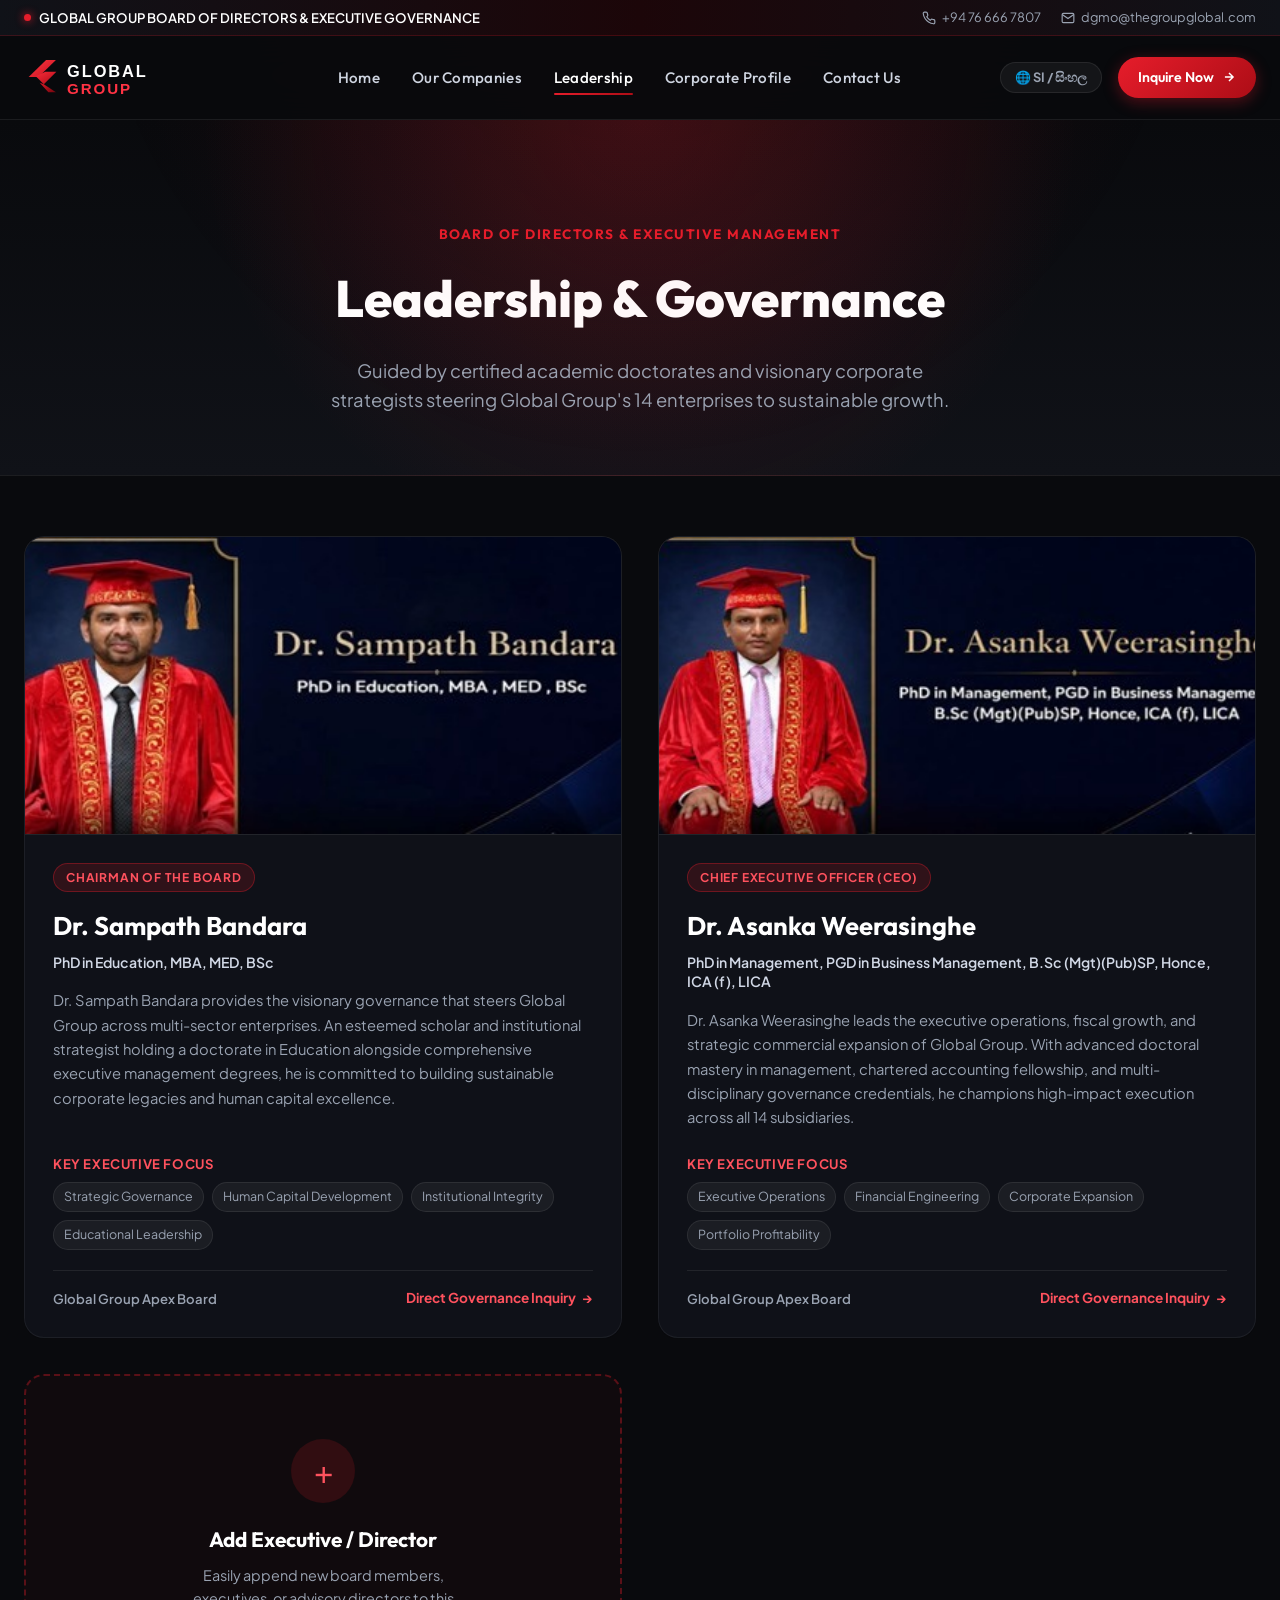
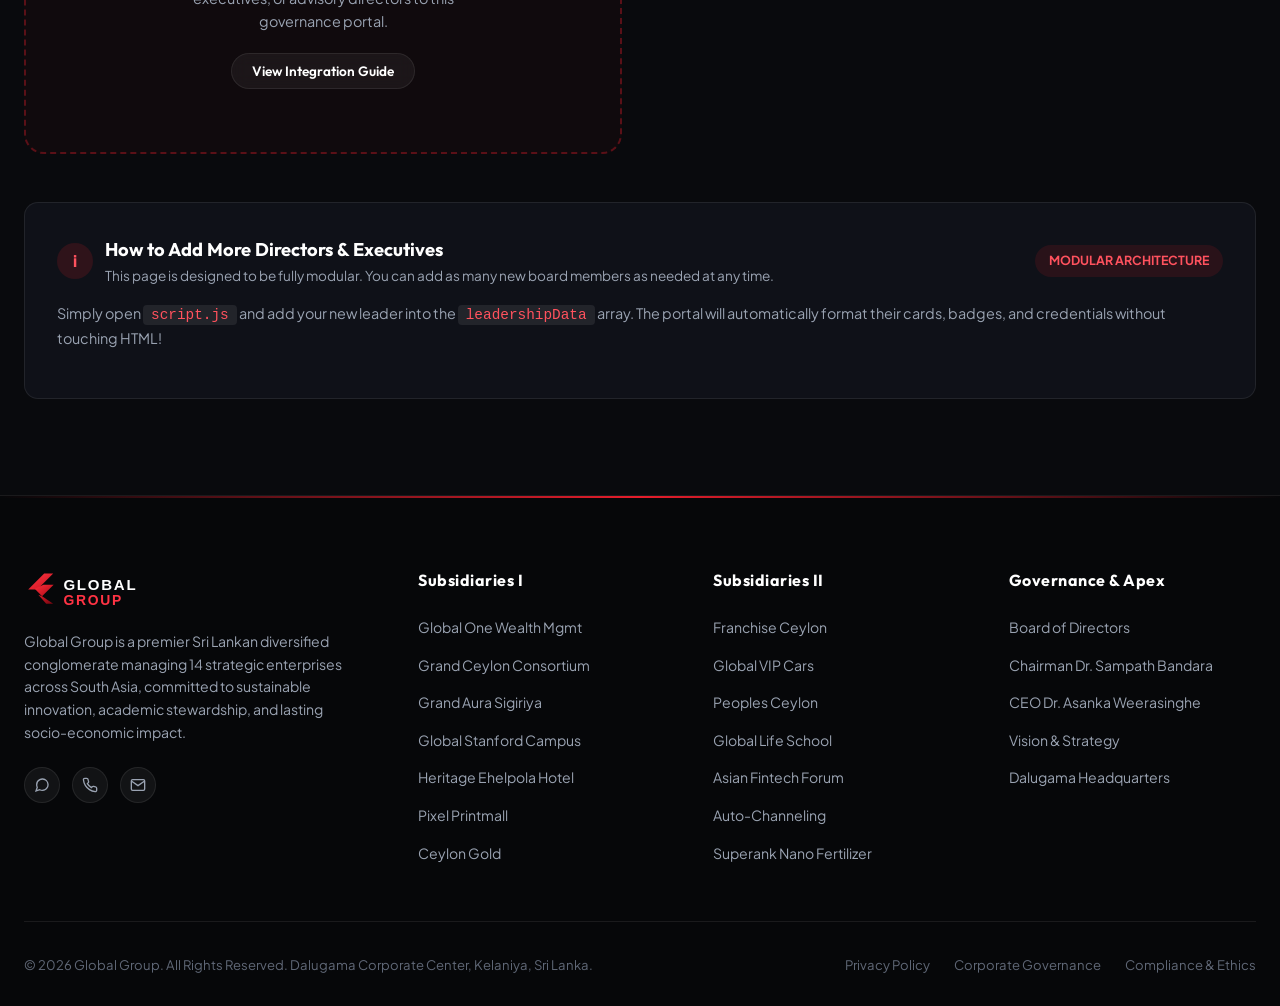
==== leadership.html @ 4f2c66c0 "Official release of Global Group corporate website" ====
<!DOCTYPE html>
<html lang="en">
<head>
  <meta charset="UTF-8">
  <meta name="viewport" content="width=device-width, initial-scale=1.0">
  <meta name="description" content="Global Group Leadership & Governance - Meet Chairman Dr. Sampath Bandara and CEO Dr. Asanka Weerasinghe leading Sri Lanka's premier conglomerate.">
  <title>Leadership & Governance | Global Group</title>
  
  <!-- Favicon -->
  <link rel="icon" type="image/svg+xml" href="assets/logo-icon.svg">
  
  <!-- Stylesheet -->
  <link rel="stylesheet" href="styles.css">
</head>
<body>

  <!-- ==================== TOP NOTICE BAR ==================== -->
  <div class="top-notice-bar">
    <div class="container top-notice-inner">
      <div class="top-notice-badge">
        <span class="pulse-dot"></span>
        <span data-en="GLOBAL GROUP BOARD OF DIRECTORS & EXECUTIVE GOVERNANCE" data-si="ග්ලෝබල් සමූහ පාලක මණ්ඩලය සහ විධායක නායකත්වය">GLOBAL GROUP BOARD OF DIRECTORS & EXECUTIVE GOVERNANCE</span>
      </div>
      <div class="top-notice-contact">
        <a href="tel:+94766667807">
          <svg width="14" height="14" viewBox="0 0 24 24" fill="none" stroke="currentColor" stroke-width="2"><path d="M22 16.92v3a2 2 0 0 1-2.18 2 19.79 19.79 0 0 1-8.63-3.07 19.5 19.5 0 0 1-6-6 19.79 19.79 0 0 1-3.07-8.67A2 2 0 0 1 4.11 2h3a2 2 0 0 1 2 1.72 12.84 12.84 0 0 0 .7 2.81 2 2 0 0 1-.45 2.11L8.09 9.91a16 16 0 0 0 6 6l1.27-1.27a2 2 0 0 1 2.11-.45 12.84 12.84 0 0 0 2.81.7A2 2 0 0 1 22 16.92z"/></svg>
          <span>+94 76 666 7807</span>
        </a>
        <a href="mailto:dgmo@thegroupglobal.com">
          <svg width="14" height="14" viewBox="0 0 24 24" fill="none" stroke="currentColor" stroke-width="2"><path d="M4 4h16c1.1 0 2 .9 2 2v12c0 1.1-.9 2-2 2H4c-1.1 0-2-.9-2-2V6c0-1.1.9-2 2-2z"/><polyline points="22,6 12,13 2,6"/></svg>
          <span>dgmo@thegroupglobal.com</span>
        </a>
      </div>
    </div>
  </div>

  <!-- ==================== MASTER NAVBAR ==================== -->
  <header class="navbar" id="mainNavbar">
    <div class="container nav-container">
      <a href="index.html" class="brand-logo" title="Global Group Official Homepage">
        <img src="assets/logo-horizontal.svg" alt="Global Group Logo" class="brand-logo-img">
      </a>

      <nav>
        <ul class="nav-menu" id="navMenu">
          <li><a href="index.html" class="nav-link" data-en="Home" data-si="ප්‍රධාන පිටුව">Home</a></li>
          <li><a href="index.html#subsidiaries" class="nav-link" data-en="Our Companies" data-si="අපගේ සමාගම්">Our Companies</a></li>
          <li><a href="leadership.html" class="nav-link active" data-en="Leadership" data-si="නායකත්වය">Leadership</a></li>
          <li><a href="index.html#about" class="nav-link" data-en="Corporate Profile" data-si="ආයතනික විස්තරය">Corporate Profile</a></li>
          <li><a href="index.html#contact" class="nav-link" data-en="Contact Us" data-si="සම්බන්ධ වන්න">Contact Us</a></li>
        </ul>
      </nav>

      <div class="nav-actions">
        <button class="btn-lang" id="langToggleBtn" title="Switch Language">
          <span>🌐 SI / සිංහල</span>
        </button>
        <a href="index.html#contact" class="btn-cta-nav">
          <span data-en="Inquire Now" data-si="විමසීම්">Inquire Now</span>
          <svg width="14" height="14" viewBox="0 0 24 24" fill="none" stroke="currentColor" stroke-width="2.5"><path d="M5 12h14M12 5l7 7-7 7"/></svg>
        </a>
        <button class="mobile-toggle" id="mobileMenuToggle" aria-label="Toggle Navigation">&#9776;</button>
      </div>
    </div>
  </header>

  <!-- ==================== LEADERSHIP PAGE HERO ==================== -->
  <section class="page-hero">
    <div class="container">
      <span class="section-subtitle" data-en="BOARD OF DIRECTORS & EXECUTIVE MANAGEMENT" data-si="පාලක මණ්ඩලය සහ විධායක නායකත්වය">BOARD OF DIRECTORS & EXECUTIVE MANAGEMENT</span>
      <h1 class="page-hero-title">
        <span class="gradient-text">Leadership & Governance</span>
      </h1>
      <p class="page-hero-subtitle" data-en="Guided by certified academic doctorates and visionary corporate strategists steering Global Group's 14 enterprises to sustainable growth." data-si="ග්ලෝබල් සමූහය සතු සමාගම් 14හි විශිෂ්ටත්වය සහ ආයතනික විනය සුරක්ෂිත කරන ගෞරවනීය විද්වත් නායකත්වය.">
        Guided by certified academic doctorates and visionary corporate strategists steering Global Group's 14 enterprises to sustainable growth.
      </p>
    </div>
  </section>

  <!-- ==================== LEADERSHIP MEMBERS SECTION ==================== -->
  <section class="section" style="padding-top: 60px;">
    <div class="container">
      
      <!-- Full Leadership Grid Rendered Dynamically / Modularly -->
      <div class="leadership-page-grid" id="leadershipGridFull">
        <!-- Javascript populates Chairman, CEO, and the '+ Add Member' card -->
      </div>

      <!-- Easy Code Integration Box For Adding Future Members -->
      <div style="background: var(--bg-card); border: 1px solid var(--border-light); border-radius: var(--radius-md); padding: 32px; margin-top: 40px;">
        <div style="display: flex; align-items: center; justify-content: space-between; flex-wrap: wrap; gap: 16px; margin-bottom: 16px;">
          <div style="display: flex; align-items: center; gap: 12px;">
            <div style="width: 36px; height: 36px; border-radius: 50%; background: rgba(230,29,43,0.15); display: flex; align-items: center; justify-content: center; color: var(--red-light); font-weight: 800;">i</div>
            <div>
              <h4 style="font-family: var(--font-head); font-size: 1.15rem; color: #ffffff;">How to Add More Directors & Executives</h4>
              <p style="font-size: 0.85rem; color: var(--text-muted);">This page is designed to be fully modular. You can add as many new board members as needed at any time.</p>
            </div>
          </div>
          <span style="font-size: 0.78rem; font-weight: 700; color: var(--red-light); background: rgba(230,29,43,0.12); padding: 6px 14px; border-radius: 9999px;">MODULAR ARCHITECTURE</span>
        </div>
        <p style="font-size: 0.9rem; color: var(--text-muted); line-height: 1.6; margin-bottom: 16px;">
          Simply open <code style="background: rgba(255,255,255,0.08); padding: 2px 8px; border-radius: 4px; color: var(--red-light);">script.js</code> and add your new leader into the <code style="background: rgba(255,255,255,0.08); padding: 2px 8px; border-radius: 4px; color: var(--red-light);">leadershipData</code> array. The portal will automatically format their cards, badges, and credentials without touching HTML!
        </p>
      </div>

    </div>
  </section>

  <!-- ==================== FOOTER ==================== -->
  <footer class="footer">
    <div class="container">
      <div class="footer-top">
        <div>
          <img src="assets/logo-horizontal.svg" alt="Global Group Logo" style="height: 44px; margin-bottom: 12px;">
          <p class="footer-brand-desc">
            Global Group is a premier Sri Lankan diversified conglomerate managing 14 strategic enterprises across South Asia, committed to sustainable innovation, academic stewardship, and lasting socio-economic impact.
          </p>
          <div class="footer-socials">
            <a href="https://wa.me/94766667807" target="_blank" class="social-icon-btn" title="WhatsApp">
              <svg width="16" height="16" viewBox="0 0 24 24" fill="none" stroke="currentColor" stroke-width="2"><path d="M21 11.5a8.38 8.38 0 0 1-.9 3.8 8.5 8.5 0 0 1-7.6 4.7 8.38 8.38 0 0 1-3.8-.9L3 21l1.9-5.7a8.38 8.38 0 0 1-.9-3.8 8.5 8.5 0 0 1 4.7-7.6 8.38 8.38 0 0 1 3.8-.9h.5a8.48 8.48 0 0 1 8 8v.5z"/></svg>
            </a>
            <a href="tel:+94766667807" class="social-icon-btn" title="Phone">
              <svg width="16" height="16" viewBox="0 0 24 24" fill="none" stroke="currentColor" stroke-width="2"><path d="M22 16.92v3a2 2 0 0 1-2.18 2 19.79 19.79 0 0 1-8.63-3.07 19.5 19.5 0 0 1-6-6 19.79 19.79 0 0 1-3.07-8.67A2 2 0 0 1 4.11 2h3a2 2 0 0 1 2 1.72 12.84 12.84 0 0 0 .7 2.81 2 2 0 0 1-.45 2.11L8.09 9.91a16 16 0 0 0 6 6l1.27-1.27a2 2 0 0 1 2.11-.45 12.84 12.84 0 0 0 2.81.7A2 2 0 0 1 22 16.92z"/></svg>
            </a>
            <a href="mailto:dgmo@thegroupglobal.com" class="social-icon-btn" title="Email">
              <svg width="16" height="16" viewBox="0 0 24 24" fill="none" stroke="currentColor" stroke-width="2"><path d="M4 4h16c1.1 0 2 .9 2 2v12c0 1.1-.9 2-2 2H4c-1.1 0-2-.9-2-2V6c0-1.1.9-2 2-2z"/><polyline points="22,6 12,13 2,6"/></svg>
            </a>
          </div>
        </div>

        <div>
          <h4 class="footer-col-title">Subsidiaries I</h4>
          <ul class="footer-links">
            <li><a href="index.html#subsidiaries" class="footer-link">Global One Wealth Mgmt</a></li>
            <li><a href="index.html#subsidiaries" class="footer-link">Grand Ceylon Consortium</a></li>
            <li><a href="index.html#subsidiaries" class="footer-link">Grand Aura Sigiriya</a></li>
            <li><a href="index.html#subsidiaries" class="footer-link">Global Stanford Campus</a></li>
            <li><a href="index.html#subsidiaries" class="footer-link">Heritage Ehelpola Hotel</a></li>
            <li><a href="index.html#subsidiaries" class="footer-link">Pixel Printmall</a></li>
            <li><a href="index.html#subsidiaries" class="footer-link">Ceylon Gold</a></li>
          </ul>
        </div>

        <div>
          <h4 class="footer-col-title">Subsidiaries II</h4>
          <ul class="footer-links">
            <li><a href="index.html#subsidiaries" class="footer-link">Franchise Ceylon</a></li>
            <li><a href="index.html#subsidiaries" class="footer-link">Global VIP Cars</a></li>
            <li><a href="index.html#subsidiaries" class="footer-link">Peoples Ceylon</a></li>
            <li><a href="index.html#subsidiaries" class="footer-link">Global Life School</a></li>
            <li><a href="index.html#subsidiaries" class="footer-link">Asian Fintech Forum</a></li>
            <li><a href="index.html#subsidiaries" class="footer-link">Auto-Channeling</a></li>
            <li><a href="index.html#subsidiaries" class="footer-link">Superank Nano Fertilizer</a></li>
          </ul>
        </div>

        <div>
          <h4 class="footer-col-title">Governance & Apex</h4>
          <ul class="footer-links">
            <li><a href="leadership.html" class="footer-link">Board of Directors</a></li>
            <li><a href="leadership.html#dr-sampath-bandara" class="footer-link">Chairman Dr. Sampath Bandara</a></li>
            <li><a href="leadership.html#dr-asanka-weerasinghe" class="footer-link">CEO Dr. Asanka Weerasinghe</a></li>
            <li><a href="index.html#about" class="footer-link">Vision & Strategy</a></li>
            <li><a href="index.html#contact" class="footer-link">Dalugama Headquarters</a></li>
          </ul>
        </div>
      </div>

      <div class="footer-bottom">
        <div>
          &copy; 2026 Global Group. All Rights Reserved. Dalugama Corporate Center, Kelaniya, Sri Lanka.
        </div>
        <div class="footer-legal-links">
          <a href="#">Privacy Policy</a>
          <a href="#">Corporate Governance</a>
          <a href="#">Compliance & Ethics</a>
        </div>
      </div>
    </div>
  </footer>

  <!-- Scripts -->
  <script src="script.js"></script>
</body>
</html>
---- styles.css ----
/* ==========================================================================
   GLOBAL GROUP - UNILEVER-INSPIRED CORPORATE STYLESHEET
   Theme: Executive Black & Crimson Red Luxury
   Typography: Outfit (Headings) & Plus Jakarta Sans (Body)
   ========================================================================== */

@import url('https://fonts.googleapis.com/css2?family=Outfit:wght@300;400;500;600;700;800;900&family=Plus+Jakarta+Sans:wght@300;400;500;600;700;800&display=swap');

:root {
  /* Core Colors */
  --bg-primary: #090a0d;
  --bg-secondary: #101218;
  --bg-tertiary: #171a22;
  --bg-card: rgba(18, 21, 28, 0.75);
  --bg-card-hover: rgba(26, 30, 40, 0.95);
  --bg-glass: rgba(15, 18, 24, 0.82);
  
  /* Brand Red Palette */
  --red-primary: #e61d2b;
  --red-hover: #ff2a39;
  --red-light: #ff525e;
  --red-dark: #990e17;
  --red-glow: rgba(230, 29, 43, 0.35);
  --red-glow-subtle: rgba(230, 29, 43, 0.15);
  --red-gradient: linear-gradient(135deg, #e61d2b 0%, #ad0d16 100%);
  --red-gradient-accent: linear-gradient(135deg, #ff3847 0%, #ba0f1a 100%);

  /* Text Colors */
  --text-main: #ffffff;
  --text-muted: #9aa3b2;
  --text-dim: #606877;
  --text-highlight: #ff525e;

  /* Borders & Shadows */
  --border-light: rgba(255, 255, 255, 0.08);
  --border-card: rgba(255, 255, 255, 0.06);
  --border-red: rgba(230, 29, 43, 0.35);
  --shadow-sm: 0 4px 12px rgba(0, 0, 0, 0.3);
  --shadow-md: 0 10px 30px rgba(0, 0, 0, 0.5);
  --shadow-lg: 0 20px 50px rgba(0, 0, 0, 0.75);
  --shadow-red: 0 10px 30px rgba(230, 29, 43, 0.25);

  /* Fonts & Sizing */
  --font-head: 'Outfit', -apple-system, BlinkMacSystemFont, sans-serif;
  --font-body: 'Plus Jakarta Sans', -apple-system, BlinkMacSystemFont, sans-serif;
  --container-max: 1280px;
  --header-height: 84px;
  --radius-sm: 8px;
  --radius-md: 14px;
  --radius-lg: 20px;
  --radius-full: 9999px;
  --transition-fast: 0.2s ease;
  --transition-normal: 0.35s cubic-bezier(0.16, 1, 0.3, 1);
  --transition-slow: 0.6s cubic-bezier(0.16, 1, 0.3, 1);
}

/* ==================== GLOBAL RESET & BASE ==================== */
*, *::before, *::after {
  box-sizing: border-box;
  margin: 0;
  padding: 0;
}

html {
  scroll-behavior: smooth;
  font-size: 16px;
  background-color: var(--bg-primary);
  color: var(--text-main);
}

body {
  font-family: var(--font-body);
  background-color: var(--bg-primary);
  color: var(--text-main);
  line-height: 1.6;
  -webkit-font-smoothing: antialiased;
  -moz-osx-font-smoothing: grayscale;
  overflow-x: hidden;
  position: relative;
}

/* Background Atmosphere Glow */
body::before {
  content: '';
  position: fixed;
  top: 0;
  left: 50%;
  transform: translateX(-50%);
  width: 100vw;
  height: 600px;
  background: radial-gradient(circle 800px at 50% -100px, rgba(230, 29, 43, 0.12), transparent 70%);
  pointer-events: none;
  z-index: 0;
}

img, svg, video {
  max-width: 100%;
  display: block;
}

a {
  color: inherit;
  text-decoration: none;
  transition: var(--transition-fast);
}

button {
  font-family: inherit;
  cursor: pointer;
  border: none;
  background: none;
  outline: none;
}

ul {
  list-style: none;
}

.container {
  width: 100%;
  max-width: var(--container-max);
  margin-left: auto;
  margin-right: auto;
  padding-left: 24px;
  padding-right: 24px;
}

/* ==================== TOP TICKER / NOTIFICATION ==================== */
.top-notice-bar {
  background: linear-gradient(90deg, #101218 0%, #1c0609 50%, #101218 100%);
  border-bottom: 1px solid rgba(230, 29, 43, 0.2);
  padding: 7px 0;
  font-size: 0.82rem;
  color: var(--text-muted);
  position: relative;
  z-index: 102;
}

.top-notice-inner {
  display: flex;
  align-items: center;
  justify-content: space-between;
}

.top-notice-badge {
  display: inline-flex;
  align-items: center;
  gap: 8px;
  color: var(--text-main);
  font-weight: 600;
}

.top-notice-badge .pulse-dot {
  width: 7px;
  height: 7px;
  border-radius: 50%;
  background: var(--red-primary);
  box-shadow: 0 0 8px var(--red-primary);
  animation: pulseDot 2s infinite;
}

@keyframes pulseDot {
  0%, 100% { opacity: 1; transform: scale(1); }
  50% { opacity: 0.4; transform: scale(0.85); }
}

.top-notice-contact {
  display: flex;
  align-items: center;
  gap: 20px;
}

.top-notice-contact a {
  display: inline-flex;
  align-items: center;
  gap: 6px;
  color: var(--text-muted);
  font-size: 0.8rem;
}

.top-notice-contact a:hover {
  color: var(--red-light);
}

/* ==================== NAVBAR (UNILEVER LUXURY STYLE) ==================== */
.navbar {
  position: sticky;
  top: 0;
  left: 0;
  width: 100%;
  height: var(--header-height);
  background: rgba(9, 10, 13, 0.88);
  backdrop-filter: blur(18px);
  -webkit-backdrop-filter: blur(18px);
  border-bottom: 1px solid var(--border-light);
  z-index: 100;
  transition: all var(--transition-normal);
}

.navbar.scrolled {
  background: rgba(9, 10, 13, 0.96);
  border-bottom-color: rgba(230, 29, 43, 0.25);
  box-shadow: var(--shadow-md);
  height: 74px;
}

.nav-container {
  display: flex;
  align-items: center;
  justify-content: space-between;
  height: 100%;
}

.brand-logo {
  display: flex;
  align-items: center;
  gap: 14px;
}

.brand-logo-img {
  height: 48px;
  width: auto;
  object-fit: contain;
  transition: transform var(--transition-fast);
}

.brand-logo:hover .brand-logo-img {
  transform: scale(1.03);
}

.nav-menu {
  display: flex;
  align-items: center;
  gap: 32px;
}

.nav-link {
  font-family: var(--font-head);
  font-size: 0.95rem;
  font-weight: 500;
  color: #cfd5e1;
  position: relative;
  padding: 8px 0;
  letter-spacing: 0.3px;
  transition: color var(--transition-fast);
}

.nav-link::after {
  content: '';
  position: absolute;
  bottom: 0;
  left: 0;
  width: 0%;
  height: 2px;
  background: var(--red-gradient);
  transition: width var(--transition-normal);
  border-radius: 2px;
}

.nav-link:hover,
.nav-link.active {
  color: #ffffff;
}

.nav-link:hover::after,
.nav-link.active::after {
  width: 100%;
}

.nav-actions {
  display: flex;
  align-items: center;
  gap: 16px;
}

.btn-lang {
  display: inline-flex;
  align-items: center;
  gap: 6px;
  padding: 6px 14px;
  font-size: 0.8rem;
  font-weight: 700;
  background: rgba(255, 255, 255, 0.05);
  border: 1px solid var(--border-light);
  border-radius: var(--radius-full);
  color: var(--text-muted);
  transition: all var(--transition-fast);
}

.btn-lang:hover {
  background: rgba(230, 29, 43, 0.12);
  border-color: var(--red-primary);
  color: #ffffff;
}

.btn-cta-nav {
  display: inline-flex;
  align-items: center;
  gap: 8px;
  padding: 9px 20px;
  font-family: var(--font-head);
  font-size: 0.88rem;
  font-weight: 600;
  color: #ffffff;
  background: var(--red-gradient);
  border-radius: var(--radius-full);
  box-shadow: 0 4px 15px var(--red-glow);
  transition: all var(--transition-fast);
}

.btn-cta-nav:hover {
  transform: translateY(-2px);
  box-shadow: 0 6px 20px rgba(230, 29, 43, 0.5);
  filter: brightness(1.08);
}

.mobile-toggle {
  display: none;
  font-size: 1.5rem;
  color: var(--text-main);
  background: none;
  padding: 8px;
}

/* ==================== HERO SECTION (UNILEVER INSPIRATION) ==================== */
.hero-section {
  position: relative;
  min-height: 88vh;
  display: flex;
  align-items: center;
  padding: 80px 0 60px;
  overflow: hidden;
  background: radial-gradient(circle at 80% 20%, rgba(230, 29, 43, 0.15) 0%, transparent 55%),
              linear-gradient(180deg, var(--bg-primary) 0%, var(--bg-secondary) 100%);
}

.hero-pattern {
  position: absolute;
  inset: 0;
  background-image: radial-gradient(rgba(255, 255, 255, 0.05) 1px, transparent 1px);
  background-size: 36px 36px;
  opacity: 0.4;
  pointer-events: none;
}

.hero-grid {
  display: grid;
  grid-template-columns: 1.15fr 0.85fr;
  align-items: center;
  gap: 48px;
  position: relative;
  z-index: 2;
}

.hero-pill {
  display: inline-flex;
  align-items: center;
  gap: 10px;
  padding: 6px 18px;
  background: rgba(230, 29, 43, 0.12);
  border: 1px solid rgba(230, 29, 43, 0.3);
  border-radius: var(--radius-full);
  font-size: 0.84rem;
  font-weight: 600;
  color: var(--red-light);
  letter-spacing: 0.5px;
  text-transform: uppercase;
  margin-bottom: 24px;
}

.hero-title {
  font-family: var(--font-head);
  font-size: 3.5rem;
  font-weight: 800;
  line-height: 1.12;
  letter-spacing: -0.02em;
  margin-bottom: 24px;
}

.hero-title .gradient-text {
  background: linear-gradient(135deg, #ffffff 40%, var(--red-light) 100%);
  -webkit-background-clip: text;
  -webkit-text-fill-color: transparent;
}

.hero-title .red-accent {
  color: var(--red-primary);
  position: relative;
  display: inline-block;
}

.hero-desc {
  font-size: 1.12rem;
  color: var(--text-muted);
  line-height: 1.7;
  max-width: 600px;
  margin-bottom: 36px;
}

.hero-actions {
  display: flex;
  align-items: center;
  gap: 18px;
  flex-wrap: wrap;
  margin-bottom: 48px;
}

.btn-primary {
  display: inline-flex;
  align-items: center;
  gap: 10px;
  padding: 14px 28px;
  background: var(--red-gradient);
  color: #ffffff;
  font-family: var(--font-head);
  font-size: 0.98rem;
  font-weight: 600;
  border-radius: var(--radius-full);
  box-shadow: 0 8px 24px var(--red-glow);
  transition: all var(--transition-fast);
}

.btn-primary:hover {
  transform: translateY(-2px);
  box-shadow: 0 12px 30px rgba(230, 29, 43, 0.45);
  filter: brightness(1.1);
}

.btn-secondary {
  display: inline-flex;
  align-items: center;
  gap: 10px;
  padding: 14px 28px;
  background: rgba(255, 255, 255, 0.05);
  border: 1px solid var(--border-light);
  color: #ffffff;
  font-family: var(--font-head);
  font-size: 0.98rem;
  font-weight: 600;
  border-radius: var(--radius-full);
  backdrop-filter: blur(8px);
  transition: all var(--transition-fast);
}

.btn-secondary:hover {
  background: rgba(255, 255, 255, 0.1);
  border-color: rgba(230, 29, 43, 0.4);
  transform: translateY(-2px);
}

/* Hero Stats Row */
.hero-stats {
  display: grid;
  grid-template-columns: repeat(3, 1fr);
  gap: 24px;
  padding-top: 32px;
  border-top: 1px solid var(--border-light);
}

.stat-num {
  font-family: var(--font-head);
  font-size: 2.2rem;
  font-weight: 800;
  color: #ffffff;
  line-height: 1;
  margin-bottom: 6px;
}

.stat-num span {
  color: var(--red-primary);
}

.stat-label {
  font-size: 0.85rem;
  color: var(--text-muted);
  font-weight: 500;
}

/* Hero Visual Showcase */
.hero-visual {
  position: relative;
  display: flex;
  justify-content: center;
}

.hero-visual-card {
  position: relative;
  width: 100%;
  max-width: 480px;
  background: var(--bg-card);
  border: 1px solid var(--border-card);
  border-radius: var(--radius-lg);
  padding: 24px;
  backdrop-filter: blur(20px);
  box-shadow: var(--shadow-lg), 0 0 40px rgba(230, 29, 43, 0.15);
  overflow: hidden;
}

.hero-visual-card::before {
  content: '';
  position: absolute;
  top: 0;
  left: 0;
  right: 0;
  height: 3px;
  background: var(--red-gradient);
}

.hero-visual-header {
  display: flex;
  align-items: center;
  justify-content: space-between;
  margin-bottom: 20px;
}

.hero-visual-brand {
  display: flex;
  align-items: center;
  gap: 12px;
}

.hero-visual-logo {
  width: 40px;
  height: 40px;
}

.hero-visual-name {
  font-family: var(--font-head);
  font-size: 1.1rem;
  font-weight: 700;
  color: #ffffff;
}

.hero-visual-tag {
  font-size: 0.72rem;
  text-transform: uppercase;
  color: var(--text-muted);
  letter-spacing: 0.5px;
}

.hero-showcase-image-wrapper {
  position: relative;
  border-radius: var(--radius-md);
  overflow: hidden;
  aspect-ratio: 16/10;
  margin-bottom: 18px;
  border: 1px solid var(--border-light);
}

.hero-showcase-image {
  width: 100%;
  height: 100%;
  object-fit: cover;
  transition: transform var(--transition-slow);
}

.hero-visual-card:hover .hero-showcase-image {
  transform: scale(1.05);
}

.hero-showcase-overlay {
  position: absolute;
  bottom: 0;
  left: 0;
  right: 0;
  padding: 16px;
  background: linear-gradient(180deg, transparent 0%, rgba(9, 10, 13, 0.9) 100%);
  display: flex;
  align-items: center;
  justify-content: space-between;
}

.hero-showcase-title {
  font-size: 0.95rem;
  font-weight: 700;
  color: #ffffff;
}

.hero-showcase-badge {
  font-size: 0.75rem;
  padding: 3px 8px;
  border-radius: var(--radius-full);
  background: rgba(230, 29, 43, 0.8);
  color: #ffffff;
  font-weight: 600;
}

.hero-visual-features {
  display: grid;
  grid-template-columns: repeat(2, 1fr);
  gap: 12px;
}

.feature-pill {
  display: flex;
  align-items: center;
  gap: 10px;
  padding: 10px 14px;
  background: rgba(255, 255, 255, 0.03);
  border: 1px solid var(--border-light);
  border-radius: var(--radius-sm);
  font-size: 0.82rem;
  color: var(--text-muted);
  transition: all var(--transition-fast);
}

.feature-pill:hover {
  background: rgba(230, 29, 43, 0.08);
  border-color: rgba(230, 29, 43, 0.3);
  color: #ffffff;
}

.feature-icon-red {
  color: var(--red-primary);
  font-size: 1.1rem;
}

/* Floating Subsidiary Ticker Marquee */
.brand-ticker-section {
  background: #0d0f14;
  border-top: 1px solid var(--border-light);
  border-bottom: 1px solid var(--border-light);
  padding: 16px 0;
  overflow: hidden;
  position: relative;
}

.ticker-wrap {
  display: flex;
  width: 100%;
  overflow: hidden;
}

.ticker-track {
  display: flex;
  align-items: center;
  gap: 40px;
  animation: tickerScroll 40s linear infinite;
  white-space: nowrap;
}

@keyframes tickerScroll {
  0% { transform: translateX(0); }
  100% { transform: translateX(-50%); }
}

.ticker-item {
  display: inline-flex;
  align-items: center;
  gap: 12px;
  font-family: var(--font-head);
  font-size: 0.88rem;
  font-weight: 600;
  color: var(--text-muted);
  transition: color var(--transition-fast);
}

.ticker-item:hover {
  color: var(--red-light);
}

.ticker-dot {
  width: 6px;
  height: 6px;
  border-radius: 50%;
  background: var(--red-primary);
}

/* ==================== SECTION COMMONS ==================== */
.section {
  padding: 96px 0;
  position: relative;
}

.section-darker {
  background-color: var(--bg-secondary);
}

.section-head {
  text-align: center;
  max-width: 720px;
  margin: 0 auto 56px;
}

.section-subtitle {
  display: inline-block;
  font-family: var(--font-head);
  font-size: 0.85rem;
  font-weight: 700;
  text-transform: uppercase;
  letter-spacing: 1.5px;
  color: var(--red-primary);
  margin-bottom: 12px;
}

.section-title {
  font-family: var(--font-head);
  font-size: 2.6rem;
  font-weight: 800;
  line-height: 1.2;
  color: #ffffff;
  margin-bottom: 16px;
  letter-spacing: -0.01em;
}

.section-desc {
  font-size: 1.05rem;
  color: var(--text-muted);
  line-height: 1.6;
}

/* ==================== LEADERSHIP SPOTLIGHT (ON INDEX) ==================== */
.leadership-spotlight-section {
  background: linear-gradient(180deg, var(--bg-secondary) 0%, var(--bg-primary) 100%);
  position: relative;
}

.leadership-grid {
  display: grid;
  grid-template-columns: repeat(2, 1fr);
  gap: 32px;
  max-width: 1040px;
  margin: 0 auto 40px;
}

.leader-card {
  position: relative;
  background: var(--bg-card);
  border: 1px solid var(--border-card);
  border-radius: var(--radius-lg);
  overflow: hidden;
  backdrop-filter: blur(16px);
  transition: all var(--transition-normal);
  display: flex;
  flex-direction: column;
}

.leader-card::before {
  content: '';
  position: absolute;
  top: 0;
  left: 0;
  right: 0;
  height: 3px;
  background: var(--red-gradient);
  opacity: 0;
  transition: opacity var(--transition-fast);
}

.leader-card:hover {
  transform: translateY(-6px);
  border-color: rgba(230, 29, 43, 0.4);
  box-shadow: var(--shadow-lg), 0 0 30px rgba(230, 29, 43, 0.15);
}

.leader-card:hover::before {
  opacity: 1;
}

.leader-banner-img {
  width: 100%;
  aspect-ratio: 16/8;
  object-fit: cover;
  border-bottom: 1px solid var(--border-light);
}

.leader-body {
  padding: 28px;
  flex-grow: 1;
  display: flex;
  flex-direction: column;
}

.leader-role-badge {
  display: inline-block;
  align-self: flex-start;
  padding: 4px 12px;
  background: rgba(230, 29, 43, 0.15);
  border: 1px solid rgba(230, 29, 43, 0.35);
  border-radius: var(--radius-full);
  font-size: 0.75rem;
  font-weight: 700;
  text-transform: uppercase;
  letter-spacing: 0.8px;
  color: var(--red-light);
  margin-bottom: 14px;
}

.leader-name {
  font-family: var(--font-head);
  font-size: 1.6rem;
  font-weight: 700;
  color: #ffffff;
  margin-bottom: 6px;
}

.leader-degrees {
  font-size: 0.88rem;
  font-weight: 600;
  color: #d1d8e6;
  margin-bottom: 16px;
  line-height: 1.4;
}

.leader-bio {
  font-size: 0.92rem;
  color: var(--text-muted);
  line-height: 1.65;
  margin-bottom: 24px;
  flex-grow: 1;
}

.leader-card-footer {
  display: flex;
  align-items: center;
  justify-content: space-between;
  padding-top: 16px;
  border-top: 1px solid var(--border-light);
}

.leader-org {
  font-size: 0.82rem;
  font-weight: 600;
  color: var(--text-muted);
}

.btn-profile-link {
  display: inline-flex;
  align-items: center;
  gap: 6px;
  font-size: 0.85rem;
  font-weight: 700;
  color: var(--red-light);
}

.btn-profile-link:hover {
  color: #ffffff;
  transform: translateX(3px);
}

.leadership-more-cta {
  text-align: center;
  margin-top: 20px;
}

/* ==================== SUBSIDIARIES SECTION (UNILEVER BRANDS INSPIRATION) ==================== */
.subsidiaries-section {
  position: relative;
  background-color: var(--bg-primary);
}

/* Filter Controls */
.filter-bar {
  display: flex;
  align-items: center;
  justify-content: space-between;
  gap: 20px;
  margin-bottom: 36px;
  flex-wrap: wrap;
}

.filter-pills {
  display: flex;
  align-items: center;
  gap: 10px;
  flex-wrap: wrap;
}

.filter-btn {
  padding: 8px 18px;
  font-family: var(--font-head);
  font-size: 0.86rem;
  font-weight: 600;
  color: var(--text-muted);
  background: rgba(255, 255, 255, 0.04);
  border: 1px solid var(--border-light);
  border-radius: var(--radius-full);
  transition: all var(--transition-fast);
}

.filter-btn:hover {
  color: #ffffff;
  background: rgba(255, 255, 255, 0.08);
  border-color: rgba(255, 255, 255, 0.15);
}

.filter-btn.active {
  background: var(--red-gradient);
  color: #ffffff;
  border-color: transparent;
  box-shadow: 0 4px 15px var(--red-glow);
}

.search-box {
  position: relative;
  min-width: 280px;
}

.search-input {
  width: 100%;
  padding: 10px 16px 10px 42px;
  background: rgba(255, 255, 255, 0.04);
  border: 1px solid var(--border-light);
  border-radius: var(--radius-full);
  color: #ffffff;
  font-size: 0.9rem;
  outline: none;
  transition: all var(--transition-fast);
}

.search-input:focus {
  background: rgba(255, 255, 255, 0.07);
  border-color: var(--red-primary);
  box-shadow: 0 0 15px var(--red-glow-subtle);
}

.search-icon {
  position: absolute;
  left: 16px;
  top: 50%;
  transform: translateY(-50%);
  color: var(--text-dim);
  pointer-events: none;
}

/* Subsidiaries Grid */
.subsidiaries-grid {
  display: grid;
  grid-template-columns: repeat(3, 1fr);
  gap: 28px;
}

.company-card {
  position: relative;
  background: var(--bg-card);
  border: 1px solid var(--border-card);
  border-radius: var(--radius-md);
  overflow: hidden;
  backdrop-filter: blur(12px);
  transition: all var(--transition-normal);
  display: flex;
  flex-direction: column;
  cursor: pointer;
}

.company-card:hover {
  transform: translateY(-6px);
  border-color: rgba(230, 29, 43, 0.45);
  box-shadow: var(--shadow-lg), 0 0 25px rgba(230, 29, 43, 0.2);
}

.company-img-container {
  position: relative;
  width: 100%;
  aspect-ratio: 16/10;
  overflow: hidden;
  background: #151820;
}

.company-img {
  width: 100%;
  height: 100%;
  object-fit: cover;
  transition: transform var(--transition-slow);
}

.company-card:hover .company-img {
  transform: scale(1.08);
}

.company-badge-category {
  position: absolute;
  top: 14px;
  left: 14px;
  padding: 4px 10px;
  background: rgba(9, 10, 13, 0.85);
  backdrop-filter: blur(8px);
  border: 1px solid var(--border-light);
  border-radius: var(--radius-full);
  font-size: 0.72rem;
  font-weight: 700;
  text-transform: uppercase;
  letter-spacing: 0.5px;
  color: var(--red-light);
}

.company-logo-badge {
  position: absolute;
  bottom: 12px;
  right: 14px;
  width: 36px;
  height: 36px;
  border-radius: 50%;
  background: rgba(9, 10, 13, 0.9);
  border: 1px solid var(--border-light);
  display: flex;
  align-items: center;
  justify-content: center;
  box-shadow: var(--shadow-sm);
}

.company-logo-badge svg {
  width: 18px;
  height: 18px;
  color: var(--red-primary);
}

.company-card-content {
  padding: 22px;
  display: flex;
  flex-direction: column;
  flex-grow: 1;
}

.company-name {
  font-family: var(--font-head);
  font-size: 1.12rem;
  font-weight: 700;
  color: #ffffff;
  line-height: 1.3;
  margin-bottom: 10px;
  transition: color var(--transition-fast);
}

.company-card:hover .company-name {
  color: var(--red-light);
}

.company-desc {
  font-size: 0.88rem;
  color: var(--text-muted);
  line-height: 1.55;
  margin-bottom: 20px;
  flex-grow: 1;
}

.company-card-actions {
  display: flex;
  align-items: center;
  justify-content: space-between;
  padding-top: 14px;
  border-top: 1px solid var(--border-light);
}

.btn-visit-company {
  display: inline-flex;
  align-items: center;
  gap: 8px;
  font-family: var(--font-head);
  font-size: 0.84rem;
  font-weight: 700;
  color: #ffffff;
  background: rgba(230, 29, 43, 0.15);
  border: 1px solid rgba(230, 29, 43, 0.35);
  padding: 6px 14px;
  border-radius: var(--radius-full);
  transition: all var(--transition-fast);
}

.btn-visit-company:hover {
  background: var(--red-primary);
  color: #ffffff;
  box-shadow: 0 4px 12px var(--red-glow);
}

.company-arrow-btn {
  color: var(--text-muted);
  font-size: 1.1rem;
  transition: transform var(--transition-fast);
}

.company-card:hover .company-arrow-btn {
  color: var(--red-light);
  transform: translateX(4px);
}

/* ==================== COMPANY DETAIL MODAL ==================== */
.modal-backdrop {
  position: fixed;
  inset: 0;
  background: rgba(5, 6, 8, 0.88);
  backdrop-filter: blur(16px);
  -webkit-backdrop-filter: blur(16px);
  z-index: 200;
  display: flex;
  align-items: center;
  justify-content: center;
  padding: 24px;
  opacity: 0;
  visibility: hidden;
  transition: opacity var(--transition-normal), visibility var(--transition-normal);
}

.modal-backdrop.active {
  opacity: 1;
  visibility: visible;
}

.modal-container {
  position: relative;
  width: 100%;
  max-width: 680px;
  background: var(--bg-secondary);
  border: 1px solid rgba(230, 29, 43, 0.3);
  border-radius: var(--radius-lg);
  overflow: hidden;
  box-shadow: var(--shadow-lg), 0 0 50px rgba(230, 29, 43, 0.2);
  transform: scale(0.95) translateY(20px);
  transition: transform var(--transition-normal);
}

.modal-backdrop.active .modal-container {
  transform: scale(1) translateY(0);
}

.modal-close-btn {
  position: absolute;
  top: 18px;
  right: 18px;
  width: 38px;
  height: 38px;
  border-radius: 50%;
  background: rgba(9, 10, 13, 0.8);
  border: 1px solid var(--border-light);
  color: #ffffff;
  font-size: 1.2rem;
  display: flex;
  align-items: center;
  justify-content: center;
  z-index: 10;
  cursor: pointer;
  transition: all var(--transition-fast);
}

.modal-close-btn:hover {
  background: var(--red-primary);
  transform: rotate(90deg);
}

.modal-header-img {
  width: 100%;
  height: 240px;
  object-fit: cover;
  border-bottom: 1px solid var(--border-light);
}

.modal-body {
  padding: 30px;
}

.modal-category-badge {
  display: inline-block;
  padding: 4px 12px;
  background: rgba(230, 29, 43, 0.15);
  border: 1px solid rgba(230, 29, 43, 0.3);
  border-radius: var(--radius-full);
  font-size: 0.75rem;
  font-weight: 700;
  color: var(--red-light);
  text-transform: uppercase;
  letter-spacing: 0.5px;
  margin-bottom: 12px;
}

.modal-title {
  font-family: var(--font-head);
  font-size: 1.6rem;
  font-weight: 800;
  color: #ffffff;
  margin-bottom: 14px;
  line-height: 1.25;
}

.modal-desc {
  font-size: 0.96rem;
  color: var(--text-muted);
  line-height: 1.65;
  margin-bottom: 24px;
}

.modal-specs-grid {
  display: grid;
  grid-template-columns: repeat(2, 1fr);
  gap: 14px;
  margin-bottom: 28px;
}

.modal-spec-card {
  padding: 12px 16px;
  background: rgba(255, 255, 255, 0.03);
  border: 1px solid var(--border-light);
  border-radius: var(--radius-sm);
}

.modal-spec-label {
  font-size: 0.75rem;
  color: var(--text-dim);
  text-transform: uppercase;
  letter-spacing: 0.5px;
  margin-bottom: 4px;
}

.modal-spec-val {
  font-size: 0.9rem;
  font-weight: 600;
  color: #ffffff;
}

.modal-actions {
  display: flex;
  align-items: center;
  gap: 14px;
}

/* ==================== ABOUT & CORPORATE PURPOSE ==================== */
.about-grid {
  display: grid;
  grid-template-columns: 1fr 1fr;
  align-items: center;
  gap: 60px;
}

.about-features-list {
  display: flex;
  flex-direction: column;
  gap: 20px;
  margin-top: 32px;
}

.about-feature-item {
  display: flex;
  align-items: flex-start;
  gap: 18px;
  padding: 18px;
  background: var(--bg-card);
  border: 1px solid var(--border-card);
  border-radius: var(--radius-md);
  transition: all var(--transition-fast);
}

.about-feature-item:hover {
  border-color: rgba(230, 29, 43, 0.3);
  background: var(--bg-card-hover);
  transform: translateX(6px);
}

.about-icon-box {
  width: 44px;
  height: 44px;
  border-radius: var(--radius-sm);
  background: rgba(230, 29, 43, 0.15);
  border: 1px solid rgba(230, 29, 43, 0.3);
  display: flex;
  align-items: center;
  justify-content: center;
  color: var(--red-primary);
  flex-shrink: 0;
}

.about-feature-title {
  font-family: var(--font-head);
  font-size: 1.05rem;
  font-weight: 700;
  color: #ffffff;
  margin-bottom: 4px;
}

.about-feature-text {
  font-size: 0.88rem;
  color: var(--text-muted);
  line-height: 1.5;
}

.about-visual-box {
  position: relative;
}

.about-img-main {
  width: 100%;
  border-radius: var(--radius-lg);
  border: 1px solid var(--border-light);
  box-shadow: var(--shadow-lg);
}

.about-stat-overlay {
  position: absolute;
  bottom: -24px;
  right: -24px;
  background: var(--bg-secondary);
  border: 1px solid rgba(230, 29, 43, 0.35);
  border-radius: var(--radius-md);
  padding: 20px 26px;
  box-shadow: var(--shadow-lg);
  backdrop-filter: blur(12px);
}

.about-stat-num {
  font-family: var(--font-head);
  font-size: 2.2rem;
  font-weight: 800;
  color: var(--red-primary);
  line-height: 1;
}

.about-stat-label {
  font-size: 0.82rem;
  font-weight: 600;
  color: var(--text-muted);
}

/* ==================== CONTACT SECTION ==================== */
.contact-section {
  background: linear-gradient(180deg, var(--bg-primary) 0%, #060709 100%);
  position: relative;
}

.contact-grid {
  display: grid;
  grid-template-columns: 1fr 1.2fr;
  gap: 48px;
}

.contact-info-card {
  background: var(--bg-card);
  border: 1px solid var(--border-card);
  border-radius: var(--radius-lg);
  padding: 36px;
  display: flex;
  flex-direction: column;
  gap: 28px;
}

.contact-item {
  display: flex;
  align-items: flex-start;
  gap: 16px;
}

.contact-icon-box {
  width: 44px;
  height: 44px;
  border-radius: 50%;
  background: rgba(230, 29, 43, 0.12);
  border: 1px solid rgba(230, 29, 43, 0.3);
  display: flex;
  align-items: center;
  justify-content: center;
  color: var(--red-light);
  flex-shrink: 0;
}

.contact-label {
  font-size: 0.8rem;
  color: var(--text-dim);
  text-transform: uppercase;
  letter-spacing: 0.5px;
  margin-bottom: 4px;
}

.contact-value {
  font-size: 0.98rem;
  font-weight: 600;
  color: #ffffff;
  line-height: 1.4;
}

.contact-value a:hover {
  color: var(--red-light);
}

.contact-form-card {
  background: var(--bg-card);
  border: 1px solid var(--border-card);
  border-radius: var(--radius-lg);
  padding: 36px;
}

.form-title {
  font-family: var(--font-head);
  font-size: 1.5rem;
  font-weight: 700;
  color: #ffffff;
  margin-bottom: 20px;
}

.form-grid {
  display: grid;
  grid-template-columns: 1fr 1fr;
  gap: 18px;
  margin-bottom: 18px;
}

.form-group {
  display: flex;
  flex-direction: column;
  gap: 6px;
}

.form-group.full-width {
  grid-column: span 2;
}

.form-label {
  font-size: 0.82rem;
  font-weight: 600;
  color: var(--text-muted);
}

.form-input, .form-select, .form-textarea {
  width: 100%;
  padding: 12px 16px;
  background: rgba(255, 255, 255, 0.04);
  border: 1px solid var(--border-light);
  border-radius: var(--radius-sm);
  color: #ffffff;
  font-size: 0.92rem;
  outline: none;
  font-family: inherit;
  transition: all var(--transition-fast);
}

.form-select option {
  background: var(--bg-secondary);
  color: #ffffff;
}

.form-input:focus, .form-select:focus, .form-textarea:focus {
  border-color: var(--red-primary);
  box-shadow: 0 0 14px var(--red-glow-subtle);
  background: rgba(255, 255, 255, 0.07);
}

.form-textarea {
  resize: vertical;
  min-height: 110px;
}

/* ==================== FOOTER (UNILEVER LUXURY) ==================== */
.footer {
  background: #060709;
  border-top: 1px solid var(--border-light);
  padding: 72px 0 32px;
  position: relative;
}

.footer::before {
  content: '';
  position: absolute;
  top: 0;
  left: 0;
  right: 0;
  height: 2px;
  background: linear-gradient(90deg, transparent, var(--red-primary), transparent);
}

.footer-top {
  display: grid;
  grid-template-columns: 1.4fr 1fr 1fr 1fr;
  gap: 48px;
  margin-bottom: 56px;
}

.footer-brand-desc {
  font-size: 0.88rem;
  color: var(--text-muted);
  line-height: 1.6;
  margin: 18px 0 24px;
  max-width: 320px;
}

.footer-socials {
  display: flex;
  align-items: center;
  gap: 12px;
}

.social-icon-btn {
  width: 36px;
  height: 36px;
  border-radius: 50%;
  background: rgba(255, 255, 255, 0.05);
  border: 1px solid var(--border-light);
  display: flex;
  align-items: center;
  justify-content: center;
  color: var(--text-muted);
  transition: all var(--transition-fast);
}

.social-icon-btn:hover {
  background: var(--red-primary);
  border-color: var(--red-primary);
  color: #ffffff;
  transform: translateY(-2px);
}

.footer-col-title {
  font-family: var(--font-head);
  font-size: 1rem;
  font-weight: 700;
  color: #ffffff;
  letter-spacing: 0.5px;
  margin-bottom: 20px;
  position: relative;
}

.footer-links {
  display: flex;
  flex-direction: column;
  gap: 12px;
}

.footer-link {
  font-size: 0.88rem;
  color: var(--text-muted);
  transition: all var(--transition-fast);
}

.footer-link:hover {
  color: var(--red-light);
  transform: translateX(4px);
}

.footer-bottom {
  display: flex;
  align-items: center;
  justify-content: space-between;
  padding-top: 32px;
  border-top: 1px solid var(--border-light);
  font-size: 0.82rem;
  color: var(--text-dim);
  flex-wrap: wrap;
  gap: 16px;
}

.footer-legal-links {
  display: flex;
  align-items: center;
  gap: 24px;
}

.footer-legal-links a:hover {
  color: var(--text-muted);
}

/* ==================== LEADERSHIP PAGE SPECIFIC ==================== */
.page-hero {
  padding: 100px 0 60px;
  background: radial-gradient(circle at 50% 0%, rgba(230, 29, 43, 0.18) 0%, transparent 60%),
              linear-gradient(180deg, var(--bg-primary) 0%, var(--bg-secondary) 100%);
  text-align: center;
  border-bottom: 1px solid var(--border-light);
}

.page-hero-title {
  font-family: var(--font-head);
  font-size: 3.2rem;
  font-weight: 800;
  color: #ffffff;
  margin-bottom: 16px;
}

.page-hero-subtitle {
  font-size: 1.15rem;
  color: var(--text-muted);
  max-width: 640px;
  margin: 0 auto;
}

.leadership-page-grid {
  display: grid;
  grid-template-columns: repeat(2, 1fr);
  gap: 36px;
  margin-bottom: 48px;
}

.add-member-card {
  border: 2px dashed rgba(230, 29, 43, 0.35);
  border-radius: var(--radius-lg);
  background: rgba(230, 29, 43, 0.03);
  padding: 36px;
  display: flex;
  flex-direction: column;
  align-items: center;
  justify-content: center;
  text-align: center;
  min-height: 380px;
  transition: all var(--transition-normal);
  cursor: pointer;
}

.add-member-card:hover {
  background: rgba(230, 29, 43, 0.08);
  border-color: var(--red-primary);
  transform: translateY(-4px);
}

.add-member-icon {
  width: 64px;
  height: 64px;
  border-radius: 50%;
  background: rgba(230, 29, 43, 0.15);
  color: var(--red-light);
  display: flex;
  align-items: center;
  justify-content: center;
  font-size: 2rem;
  margin-bottom: 20px;
}

.add-member-title {
  font-family: var(--font-head);
  font-size: 1.3rem;
  font-weight: 700;
  color: #ffffff;
  margin-bottom: 8px;
}

.add-member-desc {
  font-size: 0.9rem;
  color: var(--text-muted);
  max-width: 320px;
  margin-bottom: 20px;
}

/* ==================== RESPONSIVE DESIGN ==================== */
@media (max-width: 1024px) {
  .hero-grid {
    grid-template-columns: 1fr;
    text-align: center;
  }
  .hero-desc {
    margin-left: auto;
    margin-right: auto;
  }
  .hero-actions {
    justify-content: center;
  }
  .hero-stats {
    max-width: 500px;
    margin: 0 auto;
  }
  .subsidiaries-grid {
    grid-template-columns: repeat(2, 1fr);
  }
  .footer-top {
    grid-template-columns: repeat(2, 1fr);
  }
  .about-grid {
    grid-template-columns: 1fr;
  }
  .contact-grid {
    grid-template-columns: 1fr;
  }
}

@media (max-width: 768px) {
  .top-notice-inner {
    flex-direction: column;
    gap: 6px;
    text-align: center;
  }
  .navbar {
    height: 70px;
  }
  .nav-menu {
    position: fixed;
    top: 70px;
    left: -100%;
    width: 100%;
    height: calc(100vh - 70px);
    background: var(--bg-primary);
    flex-direction: column;
    padding: 36px 24px;
    gap: 24px;
    transition: left var(--transition-normal);
    border-top: 1px solid var(--border-light);
  }
  .nav-menu.open {
    left: 0;
  }
  .mobile-toggle {
    display: block;
  }
  .hero-title {
    font-size: 2.5rem;
  }
  .subsidiaries-grid {
    grid-template-columns: 1fr;
  }
  .leadership-grid,
  .leadership-page-grid {
    grid-template-columns: 1fr;
  }
  .footer-top {
    grid-template-columns: 1fr;
  }
  .form-grid {
    grid-template-columns: 1fr;
  }
  .form-group.full-width {
    grid-column: span 1;
  }
}
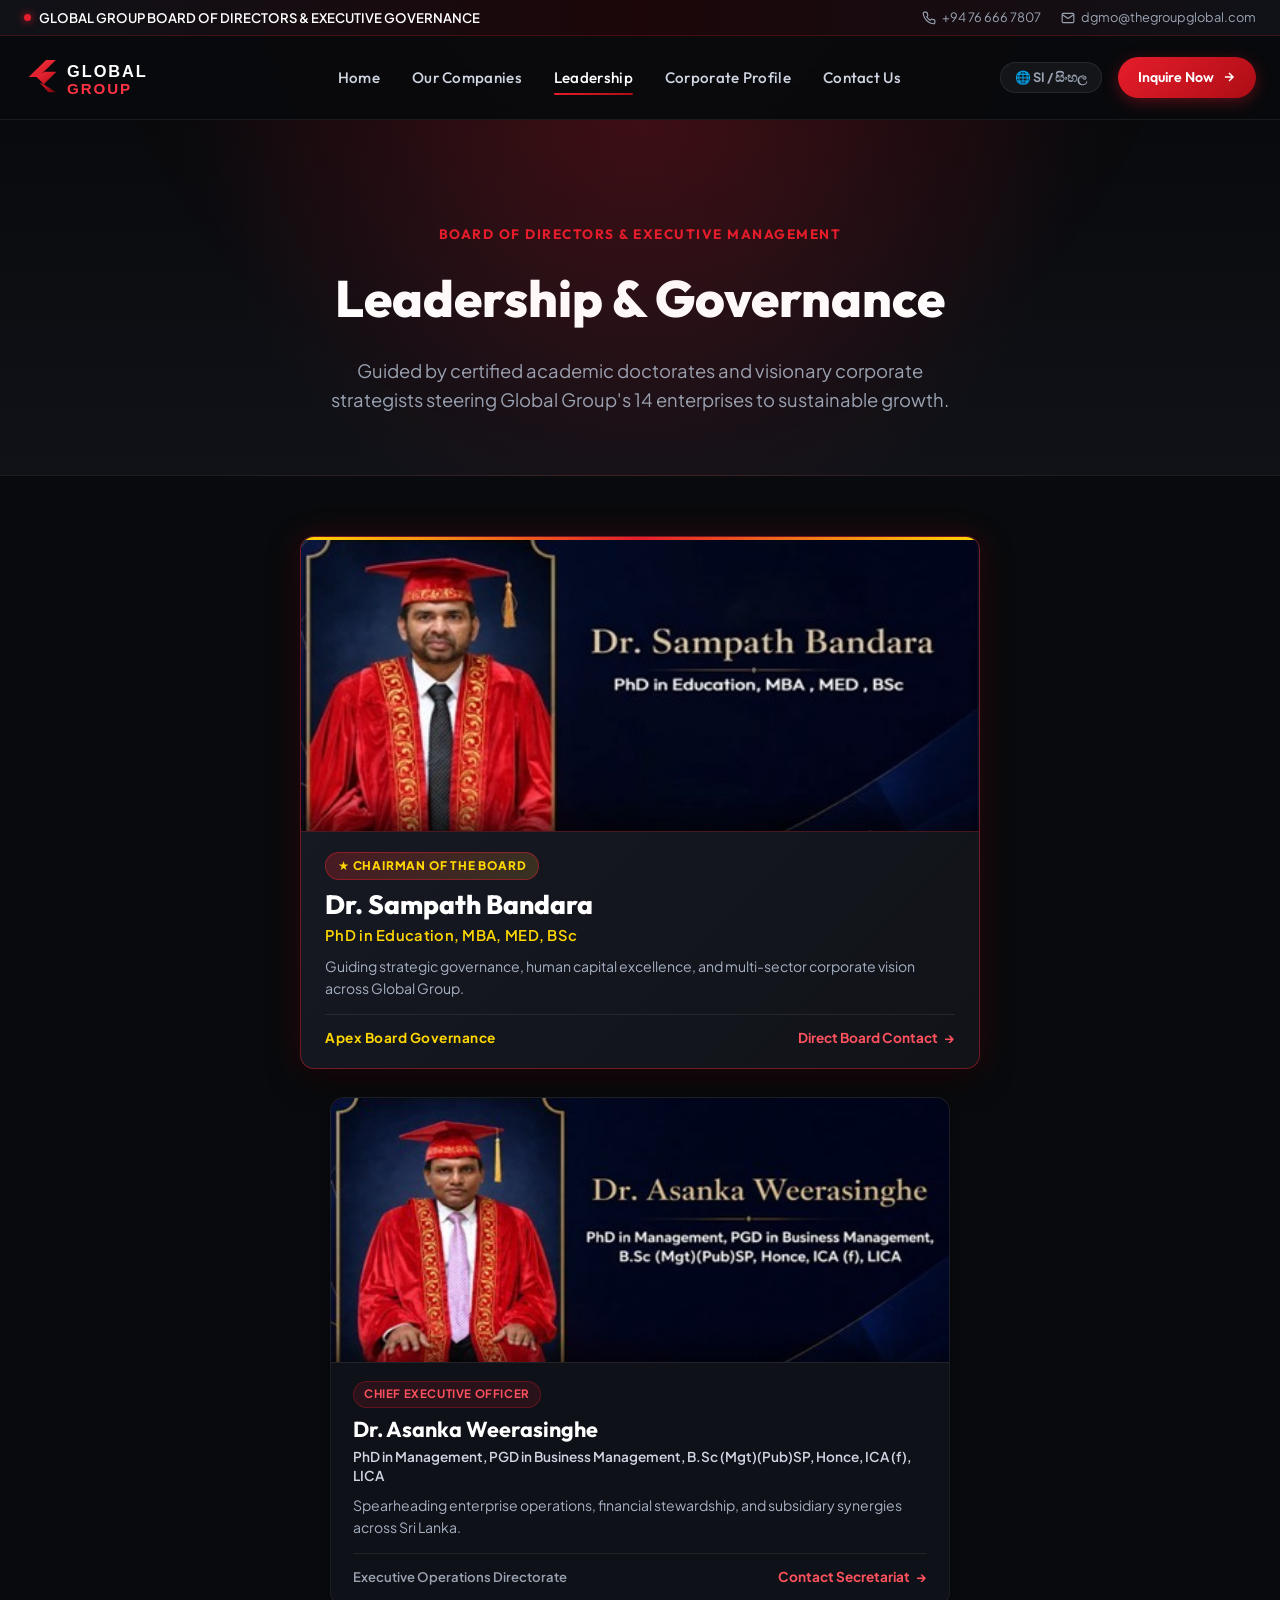
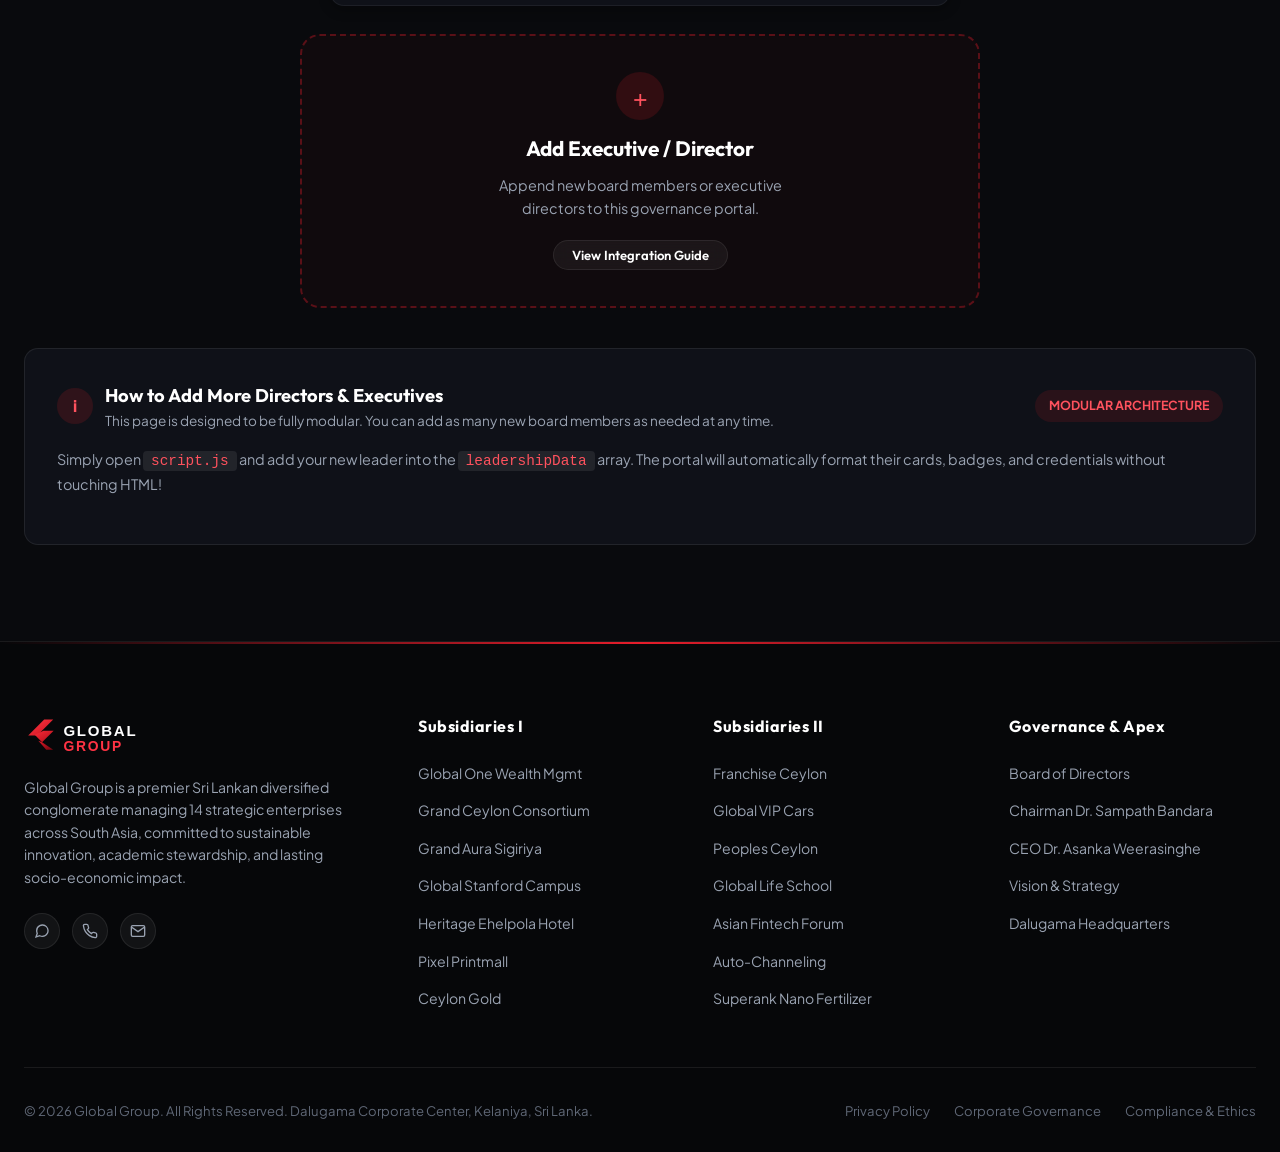
==== commit dfa1116e: "Optimize leadership card sizing and remove empty space" ====
--- a/leadership.html
+++ b/leadership.html
@@ -10,7 +10,7 @@
   <link rel="icon" type="image/svg+xml" href="assets/logo-icon.svg">
   
   <!-- Stylesheet -->
-  <link rel="stylesheet" href="styles.css">
+  <link rel="stylesheet" href="styles.css?v=1.1">
 </head>
 <body>
 
--- a/styles.css
+++ b/styles.css
@@ -476,143 +476,130 @@
   font-weight: 500;
 }
 
-/* Hero Visual Showcase */
+/* Hero Cinema Video Showcase */
 .hero-visual {
   position: relative;
   display: flex;
   justify-content: center;
-}
-
-.hero-visual-card {
-  position: relative;
   width: 100%;
-  max-width: 480px;
+}
+
+.hero-video-card {
+  position: relative;
+  width: 100%;
+  max-width: 560px;
   background: var(--bg-card);
-  border: 1px solid var(--border-card);
+  border: 1px solid rgba(230, 29, 43, 0.4);
   border-radius: var(--radius-lg);
-  padding: 24px;
+  padding: 12px;
   backdrop-filter: blur(20px);
-  box-shadow: var(--shadow-lg), 0 0 40px rgba(230, 29, 43, 0.15);
+  box-shadow: var(--shadow-lg), 0 0 45px rgba(230, 29, 43, 0.25);
   overflow: hidden;
-}
-
-.hero-visual-card::before {
-  content: '';
-  position: absolute;
-  top: 0;
-  left: 0;
-  right: 0;
-  height: 3px;
-  background: var(--red-gradient);
-}
-
-.hero-visual-header {
-  display: flex;
-  align-items: center;
-  justify-content: space-between;
-  margin-bottom: 20px;
-}
-
-.hero-visual-brand {
-  display: flex;
-  align-items: center;
-  gap: 12px;
-}
-
-.hero-visual-logo {
-  width: 40px;
-  height: 40px;
-}
-
-.hero-visual-name {
-  font-family: var(--font-head);
-  font-size: 1.1rem;
-  font-weight: 700;
-  color: #ffffff;
-}
-
-.hero-visual-tag {
-  font-size: 0.72rem;
-  text-transform: uppercase;
-  color: var(--text-muted);
-  letter-spacing: 0.5px;
-}
-
-.hero-showcase-image-wrapper {
-  position: relative;
+  transition: transform var(--transition-normal), border-color var(--transition-normal);
+}
+
+.hero-video-card:hover {
+  border-color: var(--red-primary);
+  transform: translateY(-4px);
+  box-shadow: var(--shadow-lg), 0 0 60px rgba(230, 29, 43, 0.35);
+}
+
+.hero-video-wrapper {
+  position: relative;
+  width: 100%;
   border-radius: var(--radius-md);
   overflow: hidden;
-  aspect-ratio: 16/10;
-  margin-bottom: 18px;
+  aspect-ratio: 16/9;
+  background: #000000;
   border: 1px solid var(--border-light);
 }
 
-.hero-showcase-image {
+.hero-video-element {
   width: 100%;
   height: 100%;
   object-fit: cover;
-  transition: transform var(--transition-slow);
-}
-
-.hero-visual-card:hover .hero-showcase-image {
+  display: block;
+}
+
+.hero-video-overlay-header {
+  position: absolute;
+  top: 14px;
+  left: 14px;
+  right: 14px;
+  display: flex;
+  align-items: center;
+  justify-content: space-between;
+  pointer-events: none;
+  z-index: 5;
+}
+
+.hero-video-tag {
+  display: inline-flex;
+  align-items: center;
+  gap: 8px;
+  padding: 5px 12px;
+  background: rgba(9, 10, 13, 0.85);
+  backdrop-filter: blur(8px);
+  border: 1px solid rgba(230, 29, 43, 0.4);
+  border-radius: var(--radius-full);
+  font-size: 0.75rem;
+  font-weight: 700;
+  color: #ffffff;
+  letter-spacing: 0.5px;
+}
+
+.hero-video-tag .live-dot {
+  width: 8px;
+  height: 8px;
+  border-radius: 50%;
+  background: var(--red-primary);
+  box-shadow: 0 0 10px var(--red-primary);
+  animation: pulseDot 1.5s infinite;
+}
+
+.hero-video-controls {
+  pointer-events: auto;
+}
+
+.btn-video-audio {
+  display: inline-flex;
+  align-items: center;
+  gap: 6px;
+  padding: 6px 14px;
+  background: rgba(9, 10, 13, 0.85);
+  border: 1px solid var(--border-light);
+  border-radius: var(--radius-full);
+  color: #ffffff;
+  font-size: 0.78rem;
+  font-weight: 700;
+  cursor: pointer;
+  backdrop-filter: blur(8px);
+  transition: all var(--transition-fast);
+}
+
+.btn-video-audio:hover {
+  background: var(--red-primary);
+  border-color: var(--red-primary);
   transform: scale(1.05);
 }
 
-.hero-showcase-overlay {
-  position: absolute;
-  bottom: 0;
-  left: 0;
-  right: 0;
-  padding: 16px;
-  background: linear-gradient(180deg, transparent 0%, rgba(9, 10, 13, 0.9) 100%);
+.hero-video-footer {
   display: flex;
   align-items: center;
   justify-content: space-between;
-}
-
-.hero-showcase-title {
+  padding: 12px 8px 4px;
+}
+
+.hero-video-info-title {
+  font-family: var(--font-head);
   font-size: 0.95rem;
   font-weight: 700;
   color: #ffffff;
 }
 
-.hero-showcase-badge {
-  font-size: 0.75rem;
-  padding: 3px 8px;
-  border-radius: var(--radius-full);
-  background: rgba(230, 29, 43, 0.8);
-  color: #ffffff;
-  font-weight: 600;
-}
-
-.hero-visual-features {
-  display: grid;
-  grid-template-columns: repeat(2, 1fr);
-  gap: 12px;
-}
-
-.feature-pill {
-  display: flex;
-  align-items: center;
-  gap: 10px;
-  padding: 10px 14px;
-  background: rgba(255, 255, 255, 0.03);
-  border: 1px solid var(--border-light);
-  border-radius: var(--radius-sm);
-  font-size: 0.82rem;
-  color: var(--text-muted);
-  transition: all var(--transition-fast);
-}
-
-.feature-pill:hover {
-  background: rgba(230, 29, 43, 0.08);
-  border-color: rgba(230, 29, 43, 0.3);
-  color: #ffffff;
-}
-
-.feature-icon-red {
-  color: var(--red-primary);
-  font-size: 1.1rem;
+.hero-video-info-sub {
+  font-size: 0.78rem;
+  color: var(--text-muted);
 }
 
 /* Floating Subsidiary Ticker Marquee */
@@ -709,97 +696,177 @@
   line-height: 1.6;
 }
 
-/* ==================== LEADERSHIP SPOTLIGHT (ON INDEX) ==================== */
+/* ==================== HIERARCHICAL LEADERSHIP SECTION ==================== */
 .leadership-spotlight-section {
   background: linear-gradient(180deg, var(--bg-secondary) 0%, var(--bg-primary) 100%);
   position: relative;
 }
 
-.leadership-grid {
-  display: grid;
-  grid-template-columns: repeat(2, 1fr);
-  gap: 32px;
-  max-width: 1040px;
-  margin: 0 auto 40px;
-}
-
-.leader-card {
-  position: relative;
-  background: var(--bg-card);
-  border: 1px solid var(--border-card);
-  border-radius: var(--radius-lg);
+.leadership-hierarchy-container {
+  max-width: 680px;
+  margin: 0 auto 36px;
+  display: flex;
+  flex-direction: column;
+  gap: 28px;
+}
+
+/* 1. Chairman Card (Prominent Apex Leader - Larger & Featured) */
+.leader-card-chairman {
+  position: relative;
+  background: linear-gradient(135deg, rgba(24, 28, 38, 0.95) 0%, rgba(18, 20, 26, 0.95) 100%);
+  border: 1.5px solid rgba(230, 29, 43, 0.45);
+  border-radius: var(--radius-md);
   overflow: hidden;
-  backdrop-filter: blur(16px);
+  box-shadow: var(--shadow-md), 0 0 30px rgba(230, 29, 43, 0.2);
   transition: all var(--transition-normal);
-  display: flex;
-  flex-direction: column;
-}
-
-.leader-card::before {
+}
+
+.leader-card-chairman::before {
   content: '';
   position: absolute;
   top: 0;
   left: 0;
   right: 0;
   height: 3px;
-  background: var(--red-gradient);
-  opacity: 0;
-  transition: opacity var(--transition-fast);
-}
-
-.leader-card:hover {
-  transform: translateY(-6px);
+  background: linear-gradient(90deg, #ffd700 0%, #e61d2b 50%, #ffd700 100%);
+}
+
+.leader-card-chairman:hover {
+  transform: translateY(-3px);
+  border-color: var(--red-light);
+  box-shadow: var(--shadow-lg), 0 0 40px rgba(230, 29, 43, 0.3);
+}
+
+.leader-card-chairman .leader-banner-img {
+  width: 100%;
+  aspect-ratio: 16/7;
+  max-height: 295px;
+  object-fit: cover;
+  border-bottom: 1px solid rgba(230, 29, 43, 0.25);
+  display: block;
+}
+
+.leader-card-chairman .leader-body {
+  padding: 20px 24px;
+  display: flex;
+  flex-direction: column;
+}
+
+.leader-role-badge-apex {
+  display: inline-flex;
+  align-items: center;
+  gap: 6px;
+  align-self: flex-start;
+  padding: 4px 12px;
+  background: linear-gradient(135deg, rgba(230, 29, 43, 0.25) 0%, rgba(200, 160, 50, 0.2) 100%);
+  border: 1px solid rgba(230, 29, 43, 0.45);
+  border-radius: var(--radius-full);
+  font-size: 0.74rem;
+  font-weight: 800;
+  text-transform: uppercase;
+  letter-spacing: 0.8px;
+  color: #ffd700;
+  margin-bottom: 8px;
+}
+
+.leader-card-chairman .leader-name {
+  font-family: var(--font-head);
+  font-size: 1.65rem;
+  font-weight: 800;
+  color: #ffffff;
+  margin-bottom: 4px;
+  line-height: 1.25;
+}
+
+.leader-card-chairman .leader-degrees {
+  font-size: 0.92rem;
+  font-weight: 600;
+  color: #ffd700;
+  margin-bottom: 10px;
+  letter-spacing: 0.3px;
+  line-height: 1.4;
+}
+
+.leader-brief-desc {
+  font-size: 0.88rem;
+  color: #a6b0c2;
+  line-height: 1.55;
+  margin-bottom: 14px;
+}
+
+/* 2. CEO Card (Subordinate Executive Level - Smaller & Streamlined) */
+.leader-card-ceo {
+  position: relative;
+  background: var(--bg-card);
+  border: 1px solid var(--border-card);
+  border-radius: var(--radius-md);
+  overflow: hidden;
+  max-width: 620px;
+  margin: 0 auto;
+  width: 100%;
+  box-shadow: var(--shadow-sm);
+  transition: all var(--transition-normal);
+}
+
+.leader-card-ceo:hover {
+  transform: translateY(-2px);
   border-color: rgba(230, 29, 43, 0.4);
-  box-shadow: var(--shadow-lg), 0 0 30px rgba(230, 29, 43, 0.15);
-}
-
-.leader-card:hover::before {
-  opacity: 1;
-}
-
-.leader-banner-img {
+  box-shadow: var(--shadow-md), 0 0 20px rgba(230, 29, 43, 0.15);
+}
+
+.leader-card-ceo .leader-banner-img {
   width: 100%;
-  aspect-ratio: 16/8;
+  aspect-ratio: 16/7;
+  max-height: 265px;
   object-fit: cover;
   border-bottom: 1px solid var(--border-light);
-}
-
-.leader-body {
-  padding: 28px;
-  flex-grow: 1;
+  display: block;
+}
+
+.leader-card-ceo .leader-body {
+  padding: 18px 22px;
   display: flex;
   flex-direction: column;
 }
 
-.leader-role-badge {
+.leader-role-badge-exec {
   display: inline-block;
   align-self: flex-start;
-  padding: 4px 12px;
-  background: rgba(230, 29, 43, 0.15);
-  border: 1px solid rgba(230, 29, 43, 0.35);
+  padding: 3px 10px;
+  background: rgba(230, 29, 43, 0.12);
+  border: 1px solid rgba(230, 29, 43, 0.3);
   border-radius: var(--radius-full);
-  font-size: 0.75rem;
+  font-size: 0.72rem;
   font-weight: 700;
   text-transform: uppercase;
-  letter-spacing: 0.8px;
+  letter-spacing: 0.6px;
   color: var(--red-light);
-  margin-bottom: 14px;
-}
-
-.leader-name {
-  font-family: var(--font-head);
-  font-size: 1.6rem;
+  margin-bottom: 8px;
+}
+
+.leader-card-ceo .leader-name {
+  font-family: var(--font-head);
+  font-size: 1.35rem;
   font-weight: 700;
   color: #ffffff;
-  margin-bottom: 6px;
-}
-
-.leader-degrees {
-  font-size: 0.88rem;
+  margin-bottom: 4px;
+  line-height: 1.25;
+}
+
+.leader-card-ceo .leader-degrees {
+  font-size: 0.85rem;
   font-weight: 600;
-  color: #d1d8e6;
-  margin-bottom: 16px;
+  color: #cfd5e2;
+  margin-bottom: 10px;
   line-height: 1.4;
+}
+
+.leader-card-footer-clean {
+  display: flex;
+  align-items: center;
+  justify-content: space-between;
+  padding-top: 12px;
+  border-top: 1px solid var(--border-light);
 }
 
 .leader-bio {
